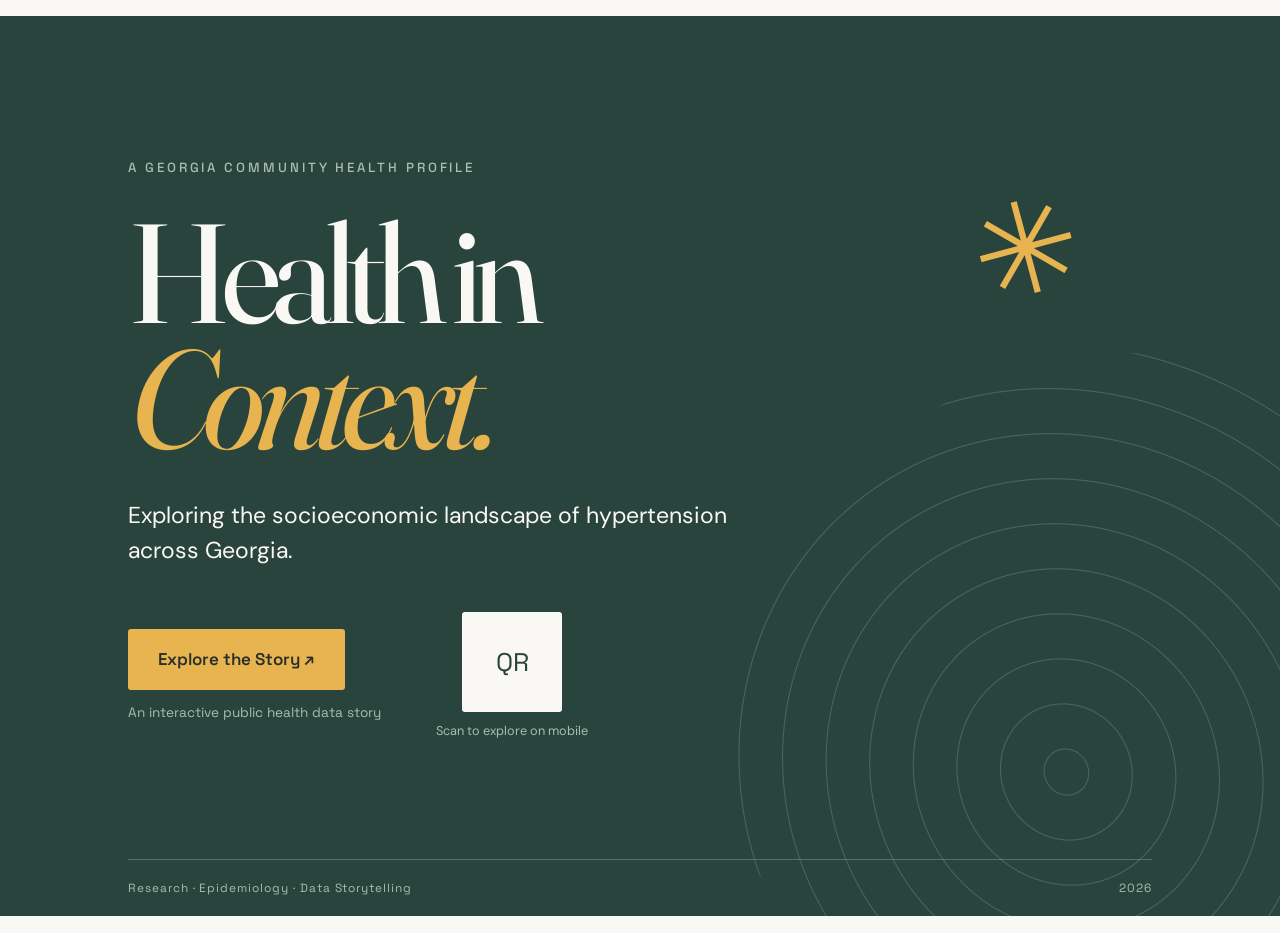
==== docs/index.html @ bc3d313b "Initial commit - Health in Context" ====
<!DOCTYPE html>
<html xmlns="http://www.w3.org/1999/xhtml" lang="en" xml:lang="en"><head>

<meta charset="utf-8">
<meta name="generator" content="quarto-1.8.25">

<meta name="viewport" content="width=device-width, initial-scale=1.0, user-scalable=yes">


<title>Health in Context</title>
<style>
code{white-space: pre-wrap;}
span.smallcaps{font-variant: small-caps;}
div.columns{display: flex; gap: min(4vw, 1.5em);}
div.column{flex: auto; overflow-x: auto;}
div.hanging-indent{margin-left: 1.5em; text-indent: -1.5em;}
ul.task-list{list-style: none;}
ul.task-list li input[type="checkbox"] {
  width: 0.8em;
  margin: 0 0.8em 0.2em -1em; /* quarto-specific, see https://github.com/quarto-dev/quarto-cli/issues/4556 */ 
  vertical-align: middle;
}
</style>


<script src="site_libs/quarto-nav/quarto-nav.js"></script>
<script src="site_libs/clipboard/clipboard.min.js"></script>
<script src="site_libs/quarto-search/autocomplete.umd.js"></script>
<script src="site_libs/quarto-search/fuse.min.js"></script>
<script src="site_libs/quarto-search/quarto-search.js"></script>
<meta name="quarto:offset" content="./">
<script src="site_libs/quarto-html/quarto.js" type="module"></script>
<script src="site_libs/quarto-html/tabsets/tabsets.js" type="module"></script>
<script src="site_libs/quarto-html/axe/axe-check.js" type="module"></script>
<script src="site_libs/quarto-html/popper.min.js"></script>
<script src="site_libs/quarto-html/tippy.umd.min.js"></script>
<link href="site_libs/quarto-html/tippy.css" rel="stylesheet">
<link href="site_libs/quarto-html/quarto-syntax-highlighting-7b89279ff1a6dce999919e0e67d4d9ec.css" rel="stylesheet" id="quarto-text-highlighting-styles">
<script src="site_libs/bootstrap/bootstrap.min.js"></script>
<link href="site_libs/bootstrap/bootstrap-icons.css" rel="stylesheet">
<link href="site_libs/bootstrap/bootstrap-ff63373b1067ca6f91cf1456aa1f00a2.min.css" rel="stylesheet" append-hash="true" id="quarto-bootstrap" data-mode="light">
<script id="quarto-search-options" type="application/json">{
  "location": "sidebar",
  "copy-button": false,
  "collapse-after": 3,
  "panel-placement": "start",
  "type": "textbox",
  "limit": 50,
  "keyboard-shortcut": [
    "f",
    "/",
    "s"
  ],
  "show-item-context": false,
  "language": {
    "search-no-results-text": "No results",
    "search-matching-documents-text": "matching documents",
    "search-copy-link-title": "Copy link to search",
    "search-hide-matches-text": "Hide additional matches",
    "search-more-match-text": "more match in this document",
    "search-more-matches-text": "more matches in this document",
    "search-clear-button-title": "Clear",
    "search-text-placeholder": "",
    "search-detached-cancel-button-title": "Cancel",
    "search-submit-button-title": "Submit",
    "search-label": "Search"
  }
}</script>
<style>html{ scroll-behavior: smooth; }</style>


<link rel="stylesheet" href="styles.css">
</head>

<body class="fullcontent quarto-light">

<div id="quarto-search-results"></div>
<!-- content -->
<div id="quarto-content" class="quarto-container page-columns page-rows-contents page-layout-article">
<!-- sidebar -->
<!-- margin-sidebar -->
    
<!-- main -->
<main class="content" id="quarto-document-content"><header id="title-block-header" class="quarto-title-block"></header>




<main class="landing-page">

  <div class="geographic-art" aria-hidden="true"></div>

  <div class="landing-content">

    <p class="eyebrow">A Georgia Community Health Profile</p>

    <div class="decorative-star" aria-hidden="true">✳</div>

    <h1 class="landing-title">
      Health in
      <span>Context.</span>
    </h1>

    <p class="landing-subtitle">
      Exploring the socioeconomic landscape of hypertension
      across Georgia.
    </p>

    <div class="landing-actions">

      <div class="landing-enter">
        <a href="data-story.html" class="explore-button">
          Explore the Story ↗
        </a>

        <p class="landing-description">
          An interactive public health data story
        </p>
      </div>

      <div class="qr-container">
        <!-- QR code will be added after publishing -->
        <div class="qr-placeholder">QR</div>
        <p>Scan to explore on mobile</p>
      </div>

    </div>

  </div>

  <footer class="landing-footer">
    <span>Research · Epidemiology · Data Storytelling</span>
    <span>2026</span>
  </footer>

</main>



</main> <!-- /main -->
<script id="quarto-html-after-body" type="application/javascript">
  window.document.addEventListener("DOMContentLoaded", function (event) {
    const isCodeAnnotation = (el) => {
      for (const clz of el.classList) {
        if (clz.startsWith('code-annotation-')) {                     
          return true;
        }
      }
      return false;
    }
    const onCopySuccess = function(e) {
      // button target
      const button = e.trigger;
      // don't keep focus
      button.blur();
      // flash "checked"
      button.classList.add('code-copy-button-checked');
      var currentTitle = button.getAttribute("title");
      button.setAttribute("title", "Copied!");
      let tooltip;
      if (window.bootstrap) {
        button.setAttribute("data-bs-toggle", "tooltip");
        button.setAttribute("data-bs-placement", "left");
        button.setAttribute("data-bs-title", "Copied!");
        tooltip = new bootstrap.Tooltip(button, 
          { trigger: "manual", 
            customClass: "code-copy-button-tooltip",
            offset: [0, -8]});
        tooltip.show();    
      }
      setTimeout(function() {
        if (tooltip) {
          tooltip.hide();
          button.removeAttribute("data-bs-title");
          button.removeAttribute("data-bs-toggle");
          button.removeAttribute("data-bs-placement");
        }
        button.setAttribute("title", currentTitle);
        button.classList.remove('code-copy-button-checked');
      }, 1000);
      // clear code selection
      e.clearSelection();
    }
    const getTextToCopy = function(trigger) {
      const outerScaffold = trigger.parentElement.cloneNode(true);
      const codeEl = outerScaffold.querySelector('code');
      for (const childEl of codeEl.children) {
        if (isCodeAnnotation(childEl)) {
          childEl.remove();
        }
      }
      return codeEl.innerText;
    }
    const clipboard = new window.ClipboardJS('.code-copy-button:not([data-in-quarto-modal])', {
      text: getTextToCopy
    });
    clipboard.on('success', onCopySuccess);
    if (window.document.getElementById('quarto-embedded-source-code-modal')) {
      const clipboardModal = new window.ClipboardJS('.code-copy-button[data-in-quarto-modal]', {
        text: getTextToCopy,
        container: window.document.getElementById('quarto-embedded-source-code-modal')
      });
      clipboardModal.on('success', onCopySuccess);
    }
      var localhostRegex = new RegExp(/^(?:http|https):\/\/localhost\:?[0-9]*\//);
      var mailtoRegex = new RegExp(/^mailto:/);
        var filterRegex = new RegExp('/' + window.location.host + '/');
      var isInternal = (href) => {
          return filterRegex.test(href) || localhostRegex.test(href) || mailtoRegex.test(href);
      }
      // Inspect non-navigation links and adorn them if external
     var links = window.document.querySelectorAll('a[href]:not(.nav-link):not(.navbar-brand):not(.toc-action):not(.sidebar-link):not(.sidebar-item-toggle):not(.pagination-link):not(.no-external):not([aria-hidden]):not(.dropdown-item):not(.quarto-navigation-tool):not(.about-link)');
      for (var i=0; i<links.length; i++) {
        const link = links[i];
        if (!isInternal(link.href)) {
          // undo the damage that might have been done by quarto-nav.js in the case of
          // links that we want to consider external
          if (link.dataset.originalHref !== undefined) {
            link.href = link.dataset.originalHref;
          }
        }
      }
    function tippyHover(el, contentFn, onTriggerFn, onUntriggerFn) {
      const config = {
        allowHTML: true,
        maxWidth: 500,
        delay: 100,
        arrow: false,
        appendTo: function(el) {
            return el.parentElement;
        },
        interactive: true,
        interactiveBorder: 10,
        theme: 'quarto',
        placement: 'bottom-start',
      };
      if (contentFn) {
        config.content = contentFn;
      }
      if (onTriggerFn) {
        config.onTrigger = onTriggerFn;
      }
      if (onUntriggerFn) {
        config.onUntrigger = onUntriggerFn;
      }
      window.tippy(el, config); 
    }
    const noterefs = window.document.querySelectorAll('a[role="doc-noteref"]');
    for (var i=0; i<noterefs.length; i++) {
      const ref = noterefs[i];
      tippyHover(ref, function() {
        // use id or data attribute instead here
        let href = ref.getAttribute('data-footnote-href') || ref.getAttribute('href');
        try { href = new URL(href).hash; } catch {}
        const id = href.replace(/^#\/?/, "");
        const note = window.document.getElementById(id);
        if (note) {
          return note.innerHTML;
        } else {
          return "";
        }
      });
    }
    const xrefs = window.document.querySelectorAll('a.quarto-xref');
    const processXRef = (id, note) => {
      // Strip column container classes
      const stripColumnClz = (el) => {
        el.classList.remove("page-full", "page-columns");
        if (el.children) {
          for (const child of el.children) {
            stripColumnClz(child);
          }
        }
      }
      stripColumnClz(note)
      if (id === null || id.startsWith('sec-')) {
        // Special case sections, only their first couple elements
        const container = document.createElement("div");
        if (note.children && note.children.length > 2) {
          container.appendChild(note.children[0].cloneNode(true));
          for (let i = 1; i < note.children.length; i++) {
            const child = note.children[i];
            if (child.tagName === "P" && child.innerText === "") {
              continue;
            } else {
              container.appendChild(child.cloneNode(true));
              break;
            }
          }
          if (window.Quarto?.typesetMath) {
            window.Quarto.typesetMath(container);
          }
          return container.innerHTML
        } else {
          if (window.Quarto?.typesetMath) {
            window.Quarto.typesetMath(note);
          }
          return note.innerHTML;
        }
      } else {
        // Remove any anchor links if they are present
        const anchorLink = note.querySelector('a.anchorjs-link');
        if (anchorLink) {
          anchorLink.remove();
        }
        if (window.Quarto?.typesetMath) {
          window.Quarto.typesetMath(note);
        }
        if (note.classList.contains("callout")) {
          return note.outerHTML;
        } else {
          return note.innerHTML;
        }
      }
    }
    for (var i=0; i<xrefs.length; i++) {
      const xref = xrefs[i];
      tippyHover(xref, undefined, function(instance) {
        instance.disable();
        let url = xref.getAttribute('href');
        let hash = undefined; 
        if (url.startsWith('#')) {
          hash = url;
        } else {
          try { hash = new URL(url).hash; } catch {}
        }
        if (hash) {
          const id = hash.replace(/^#\/?/, "");
          const note = window.document.getElementById(id);
          if (note !== null) {
            try {
              const html = processXRef(id, note.cloneNode(true));
              instance.setContent(html);
            } finally {
              instance.enable();
              instance.show();
            }
          } else {
            // See if we can fetch this
            fetch(url.split('#')[0])
            .then(res => res.text())
            .then(html => {
              const parser = new DOMParser();
              const htmlDoc = parser.parseFromString(html, "text/html");
              const note = htmlDoc.getElementById(id);
              if (note !== null) {
                const html = processXRef(id, note);
                instance.setContent(html);
              } 
            }).finally(() => {
              instance.enable();
              instance.show();
            });
          }
        } else {
          // See if we can fetch a full url (with no hash to target)
          // This is a special case and we should probably do some content thinning / targeting
          fetch(url)
          .then(res => res.text())
          .then(html => {
            const parser = new DOMParser();
            const htmlDoc = parser.parseFromString(html, "text/html");
            const note = htmlDoc.querySelector('main.content');
            if (note !== null) {
              // This should only happen for chapter cross references
              // (since there is no id in the URL)
              // remove the first header
              if (note.children.length > 0 && note.children[0].tagName === "HEADER") {
                note.children[0].remove();
              }
              const html = processXRef(null, note);
              instance.setContent(html);
            } 
          }).finally(() => {
            instance.enable();
            instance.show();
          });
        }
      }, function(instance) {
      });
    }
        let selectedAnnoteEl;
        const selectorForAnnotation = ( cell, annotation) => {
          let cellAttr = 'data-code-cell="' + cell + '"';
          let lineAttr = 'data-code-annotation="' +  annotation + '"';
          const selector = 'span[' + cellAttr + '][' + lineAttr + ']';
          return selector;
        }
        const selectCodeLines = (annoteEl) => {
          const doc = window.document;
          const targetCell = annoteEl.getAttribute("data-target-cell");
          const targetAnnotation = annoteEl.getAttribute("data-target-annotation");
          const annoteSpan = window.document.querySelector(selectorForAnnotation(targetCell, targetAnnotation));
          const lines = annoteSpan.getAttribute("data-code-lines").split(",");
          const lineIds = lines.map((line) => {
            return targetCell + "-" + line;
          })
          let top = null;
          let height = null;
          let parent = null;
          if (lineIds.length > 0) {
              //compute the position of the single el (top and bottom and make a div)
              const el = window.document.getElementById(lineIds[0]);
              top = el.offsetTop;
              height = el.offsetHeight;
              parent = el.parentElement.parentElement;
            if (lineIds.length > 1) {
              const lastEl = window.document.getElementById(lineIds[lineIds.length - 1]);
              const bottom = lastEl.offsetTop + lastEl.offsetHeight;
              height = bottom - top;
            }
            if (top !== null && height !== null && parent !== null) {
              // cook up a div (if necessary) and position it 
              let div = window.document.getElementById("code-annotation-line-highlight");
              if (div === null) {
                div = window.document.createElement("div");
                div.setAttribute("id", "code-annotation-line-highlight");
                div.style.position = 'absolute';
                parent.appendChild(div);
              }
              div.style.top = top - 2 + "px";
              div.style.height = height + 4 + "px";
              div.style.left = 0;
              let gutterDiv = window.document.getElementById("code-annotation-line-highlight-gutter");
              if (gutterDiv === null) {
                gutterDiv = window.document.createElement("div");
                gutterDiv.setAttribute("id", "code-annotation-line-highlight-gutter");
                gutterDiv.style.position = 'absolute';
                const codeCell = window.document.getElementById(targetCell);
                const gutter = codeCell.querySelector('.code-annotation-gutter');
                gutter.appendChild(gutterDiv);
              }
              gutterDiv.style.top = top - 2 + "px";
              gutterDiv.style.height = height + 4 + "px";
            }
            selectedAnnoteEl = annoteEl;
          }
        };
        const unselectCodeLines = () => {
          const elementsIds = ["code-annotation-line-highlight", "code-annotation-line-highlight-gutter"];
          elementsIds.forEach((elId) => {
            const div = window.document.getElementById(elId);
            if (div) {
              div.remove();
            }
          });
          selectedAnnoteEl = undefined;
        };
          // Handle positioning of the toggle
      window.addEventListener(
        "resize",
        throttle(() => {
          elRect = undefined;
          if (selectedAnnoteEl) {
            selectCodeLines(selectedAnnoteEl);
          }
        }, 10)
      );
      function throttle(fn, ms) {
      let throttle = false;
      let timer;
        return (...args) => {
          if(!throttle) { // first call gets through
              fn.apply(this, args);
              throttle = true;
          } else { // all the others get throttled
              if(timer) clearTimeout(timer); // cancel #2
              timer = setTimeout(() => {
                fn.apply(this, args);
                timer = throttle = false;
              }, ms);
          }
        };
      }
        // Attach click handler to the DT
        const annoteDls = window.document.querySelectorAll('dt[data-target-cell]');
        for (const annoteDlNode of annoteDls) {
          annoteDlNode.addEventListener('click', (event) => {
            const clickedEl = event.target;
            if (clickedEl !== selectedAnnoteEl) {
              unselectCodeLines();
              const activeEl = window.document.querySelector('dt[data-target-cell].code-annotation-active');
              if (activeEl) {
                activeEl.classList.remove('code-annotation-active');
              }
              selectCodeLines(clickedEl);
              clickedEl.classList.add('code-annotation-active');
            } else {
              // Unselect the line
              unselectCodeLines();
              clickedEl.classList.remove('code-annotation-active');
            }
          });
        }
    const findCites = (el) => {
      const parentEl = el.parentElement;
      if (parentEl) {
        const cites = parentEl.dataset.cites;
        if (cites) {
          return {
            el,
            cites: cites.split(' ')
          };
        } else {
          return findCites(el.parentElement)
        }
      } else {
        return undefined;
      }
    };
    var bibliorefs = window.document.querySelectorAll('a[role="doc-biblioref"]');
    for (var i=0; i<bibliorefs.length; i++) {
      const ref = bibliorefs[i];
      const citeInfo = findCites(ref);
      if (citeInfo) {
        tippyHover(citeInfo.el, function() {
          var popup = window.document.createElement('div');
          citeInfo.cites.forEach(function(cite) {
            var citeDiv = window.document.createElement('div');
            citeDiv.classList.add('hanging-indent');
            citeDiv.classList.add('csl-entry');
            var biblioDiv = window.document.getElementById('ref-' + cite);
            if (biblioDiv) {
              citeDiv.innerHTML = biblioDiv.innerHTML;
            }
            popup.appendChild(citeDiv);
          });
          return popup.innerHTML;
        });
      }
    }
  });
  </script>
</div> <!-- /content -->




<script src="site_libs/quarto-html/zenscroll-min.js"></script>
</body></html>
---- docs/site_libs/quarto-html/tippy.css ----
.tippy-box[data-animation=fade][data-state=hidden]{opacity:0}[data-tippy-root]{max-width:calc(100vw - 10px)}.tippy-box{position:relative;background-color:#333;color:#fff;border-radius:4px;font-size:14px;line-height:1.4;white-space:normal;outline:0;transition-property:transform,visibility,opacity}.tippy-box[data-placement^=top]>.tippy-arrow{bottom:0}.tippy-box[data-placement^=top]>.tippy-arrow:before{bottom:-7px;left:0;border-width:8px 8px 0;border-top-color:initial;transform-origin:center top}.tippy-box[data-placement^=bottom]>.tippy-arrow{top:0}.tippy-box[data-placement^=bottom]>.tippy-arrow:before{top:-7px;left:0;border-width:0 8px 8px;border-bottom-color:initial;transform-origin:center bottom}.tippy-box[data-placement^=left]>.tippy-arrow{right:0}.tippy-box[data-placement^=left]>.tippy-arrow:before{border-width:8px 0 8px 8px;border-left-color:initial;right:-7px;transform-origin:center left}.tippy-box[data-placement^=right]>.tippy-arrow{left:0}.tippy-box[data-placement^=right]>.tippy-arrow:before{left:-7px;border-width:8px 8px 8px 0;border-right-color:initial;transform-origin:center right}.tippy-box[data-inertia][data-state=visible]{transition-timing-function:cubic-bezier(.54,1.5,.38,1.11)}.tippy-arrow{width:16px;height:16px;color:#333}.tippy-arrow:before{content:"";position:absolute;border-color:transparent;border-style:solid}.tippy-content{position:relative;padding:5px 9px;z-index:1}
---- docs/site_libs/quarto-html/quarto-syntax-highlighting-7b89279ff1a6dce999919e0e67d4d9ec.css ----
/* quarto syntax highlight colors */
:root {
  --quarto-hl-ot-color: #003B4F;
  --quarto-hl-at-color: #657422;
  --quarto-hl-ss-color: #20794D;
  --quarto-hl-an-color: #5E5E5E;
  --quarto-hl-fu-color: #4758AB;
  --quarto-hl-st-color: #20794D;
  --quarto-hl-cf-color: #003B4F;
  --quarto-hl-op-color: #5E5E5E;
  --quarto-hl-er-color: #AD0000;
  --quarto-hl-bn-color: #AD0000;
  --quarto-hl-al-color: #AD0000;
  --quarto-hl-va-color: #111111;
  --quarto-hl-bu-color: inherit;
  --quarto-hl-ex-color: inherit;
  --quarto-hl-pp-color: #AD0000;
  --quarto-hl-in-color: #5E5E5E;
  --quarto-hl-vs-color: #20794D;
  --quarto-hl-wa-color: #5E5E5E;
  --quarto-hl-do-color: #5E5E5E;
  --quarto-hl-im-color: #00769E;
  --quarto-hl-ch-color: #20794D;
  --quarto-hl-dt-color: #AD0000;
  --quarto-hl-fl-color: #AD0000;
  --quarto-hl-co-color: #5E5E5E;
  --quarto-hl-cv-color: #5E5E5E;
  --quarto-hl-cn-color: #8f5902;
  --quarto-hl-sc-color: #5E5E5E;
  --quarto-hl-dv-color: #AD0000;
  --quarto-hl-kw-color: #003B4F;
}

/* other quarto variables */
:root {
  --quarto-font-monospace: SFMono-Regular, Menlo, Monaco, Consolas, "Liberation Mono", "Courier New", monospace;
}

/* syntax highlight based on Pandoc's rules */
pre > code.sourceCode > span {
  color: #003B4F;
}

code.sourceCode > span {
  color: #003B4F;
}

div.sourceCode,
div.sourceCode pre.sourceCode {
  color: #003B4F;
}

/* Normal */
code span {
  color: #003B4F;
}

/* Alert */
code span.al {
  color: #AD0000;
  font-style: inherit;
}

/* Annotation */
code span.an {
  color: #5E5E5E;
  font-style: inherit;
}

/* Attribute */
code span.at {
  color: #657422;
  font-style: inherit;
}

/* BaseN */
code span.bn {
  color: #AD0000;
  font-style: inherit;
}

/* BuiltIn */
code span.bu {
  font-style: inherit;
}

/* ControlFlow */
code span.cf {
  color: #003B4F;
  font-weight: bold;
  font-style: inherit;
}

/* Char */
code span.ch {
  color: #20794D;
  font-style: inherit;
}

/* Constant */
code span.cn {
  color: #8f5902;
  font-style: inherit;
}

/* Comment */
code span.co {
  color: #5E5E5E;
  font-style: inherit;
}

/* CommentVar */
code span.cv {
  color: #5E5E5E;
  font-style: italic;
}

/* Documentation */
code span.do {
  color: #5E5E5E;
  font-style: italic;
}

/* DataType */
code span.dt {
  color: #AD0000;
  font-style: inherit;
}

/* DecVal */
code span.dv {
  color: #AD0000;
  font-style: inherit;
}

/* Error */
code span.er {
  color: #AD0000;
  font-style: inherit;
}

/* Extension */
code span.ex {
  font-style: inherit;
}

/* Float */
code span.fl {
  color: #AD0000;
  font-style: inherit;
}

/* Function */
code span.fu {
  color: #4758AB;
  font-style: inherit;
}

/* Import */
code span.im {
  color: #00769E;
  font-style: inherit;
}

/* Information */
code span.in {
  color: #5E5E5E;
  font-style: inherit;
}

/* Keyword */
code span.kw {
  color: #003B4F;
  font-weight: bold;
  font-style: inherit;
}

/* Operator */
code span.op {
  color: #5E5E5E;
  font-style: inherit;
}

/* Other */
code span.ot {
  color: #003B4F;
  font-style: inherit;
}

/* Preprocessor */
code span.pp {
  color: #AD0000;
  font-style: inherit;
}

/* SpecialChar */
code span.sc {
  color: #5E5E5E;
  font-style: inherit;
}

/* SpecialString */
code span.ss {
  color: #20794D;
  font-style: inherit;
}

/* String */
code span.st {
  color: #20794D;
  font-style: inherit;
}

/* Variable */
code span.va {
  color: #111111;
  font-style: inherit;
}

/* VerbatimString */
code span.vs {
  color: #20794D;
  font-style: inherit;
}

/* Warning */
code span.wa {
  color: #5E5E5E;
  font-style: italic;
}

.prevent-inlining {
  content: "</";
}

/*# sourceMappingURL=3944bc705cfaf4c80e56f77c5205168a.css.map */
---- docs/styles.css ----
/* ==================================================
   HEALTH IN CONTEXT
   Global Design System
   ================================================== */

/* Import typography */

@import url('https://fonts.googleapis.com/css2?family=DM+Sans:wght@400;500;600;700&family=Fraunces:ital,wght@0,400;0,500;0,600;1,400;1,500&family=Space+Grotesk:wght@400;500;600;700&display=swap');


/* Website color palette and typography */

:root {
  --evergreen: #29443D;
  --sage: #A9BDB0;
  --eucalyptus: #E7EEE9;
  --ivory: #FAF8F4;
  --sand: #E7DED0;
  --charcoal: #282E2C;
  --marigold: #E8B44F;

  --font-display: 'Fraunces', Georgia, serif;
  --font-body: 'DM Sans', sans-serif;
  --font-data: 'Space Grotesk', sans-serif;
}


/* ==================================================
   GLOBAL STYLING
   ================================================== */

* {
  box-sizing: border-box;
}

html {
  scroll-behavior: smooth;
}

body {
  margin: 0;
  padding: 0;
  background: var(--ivory);
  color: var(--charcoal);
  font-family: var(--font-body);
  font-size: 17px;
  line-height: 1.65;
}

h1, h2, h3 {
  font-family: var(--font-display);
  font-weight: 500;
  line-height: 1.15;
}

a {
  color: inherit;
}

button, a {
  -webkit-tap-highlight-color: transparent;
}

a:focus-visible,
button:focus-visible {
  outline: 3px solid var(--marigold);
  outline-offset: 5px;
}


/* ==================================================
   LANDING PAGE — DESKTOP
   ================================================== */

/* Remove default Quarto layout restrictions */

body:has(.landing-page) #quarto-content,
body:has(.landing-page) #quarto-document-content {
  width: 100%;
  max-width: none;
  margin: 0;
  padding: 0;
  display: block;
}

.landing-page {
  position: relative;
  isolation: isolate;
  min-height: 100vh;
  min-height: 100svh;
  background: var(--evergreen);
  color: var(--ivory);
  display: flex;
  flex-direction: column;
  justify-content: center;
  overflow: hidden;
  padding: 7vh 10vw 80px;
}

.landing-content {
  position: relative;
  z-index: 2;
  width: 100%;
  max-width: 1200px;
  margin: auto;
}

/* Editorial label */

.eyebrow {
  font-family: var(--font-data);
  font-size: 0.78rem;
  font-weight: 500;
  text-transform: uppercase;
  letter-spacing: 0.22em;
  color: var(--sage);
  margin-bottom: 30px;
}

/* Expressive title */

.landing-title {
  font-family: var(--font-display);
  font-size: clamp(5rem, 11vw, 11rem);
  font-weight: 400;
  letter-spacing: -0.065em;
  line-height: 0.9;
  margin: 0 0 36px;
}

.landing-title span {
  display: block;
  color: var(--marigold);
  font-style: italic;
}

/* Subtitle */

.landing-subtitle {
  max-width: 620px;
  font-size: clamp(1.1rem, 1.8vw, 1.5rem);
  line-height: 1.5;
  color: var(--ivory);
  margin-bottom: 45px;
}

/* Artistic star */

.decorative-star {
  position: absolute;
  right: 7%;
  top: 5%;
  font-size: clamp(4rem, 10vw, 9rem);
  line-height: 1;
  color: var(--marigold);
  transform: rotate(-15deg);
  font-weight: 400;
}

/* Geographic-inspired abstract artwork */

.geographic-art {
  position: absolute;
  width: 760px;
  height: 850px;
  right: -240px;
  bottom: -290px;
  z-index: -1;
  opacity: 0.27;
  pointer-events: none;
  transform: rotate(-28deg);
  border-radius: 46% 54% 65% 35%;
  background: repeating-radial-gradient(
    ellipse at 42% 45%,
    transparent 0px,
    transparent 21px,
    var(--sage) 22px,
    transparent 23px,
    transparent 43px
  );
}

/* Entrance and QR layout */

.landing-actions {
  display: flex;
  align-items: center;
  gap: 55px;
}

.explore-button {
  display: inline-flex;
  align-items: center;
  justify-content: center;
  background: var(--marigold);
  color: var(--charcoal);
  font-family: var(--font-data);
  font-weight: 600;
  font-size: 1rem;
  padding: 16px 30px;
  border-radius: 3px;
  text-decoration: none;
  transition: transform 0.25s ease,
              background 0.25s ease;
}

.explore-button:hover {
  background: var(--ivory);
  color: var(--evergreen);
  transform: translateY(-4px);
}

.landing-description {
  font-family: var(--font-data);
  color: var(--sage);
  font-size: 0.8rem;
  margin-top: 12px;
}

/* QR code area */

.qr-container {
  text-align: center;
}

.qr-placeholder {
  width: 100px;
  height: 100px;
  margin: auto;
  background: var(--ivory);
  color: var(--evergreen);
  display: grid;
  place-items: center;
  font-family: var(--font-data);
  font-size: 1.5rem;
  border-radius: 3px;
}

.qr-container img {
  width: 100px;
  height: auto;
  display: block;
  margin: auto;
}

.qr-container p {
  font-size: 0.75rem;
  color: var(--sage);
  margin-top: 8px;
}

/* Landing page footer */

.landing-footer {
  position: absolute;
  bottom: 0;
  left: 10%;
  right: 10%;
  border-top: 1px solid rgba(169, 189, 176, 0.35);
  padding: 18px 0;
  display: flex;
  justify-content: space-between;
  gap: 15px;
  font-family: var(--font-data);
  font-size: 0.7rem;
  letter-spacing: 0.08em;
  color: var(--sage);
}


/* ==================================================
   = = — PAGE FOUNDATION
   ================================================== */

html:has(.story-header) {
  font-size: 15px;
}

body:has(.story-header) {
  font-size: 15px;
}

.story-page {
  width: 100%;
  background: var(--ivory);
}

/* Editorial header */

.story-header {
  display: flex;
  justify-content: space-between;
  align-items: center;
  gap: 20px;
  padding: 28px 0;
  background: transparent;
  color: var(--evergreen);
  border-bottom: 1px solid var(--sage);
}

.story-brand {
  font-family: var(--font-display);
  font-size: clamp(1.6rem, 3vw, 2.4rem);
  font-weight: 400;
  letter-spacing: -0.05em;
  text-decoration: none;
  line-height: 1;
}

.story-brand em {
  color: var(--evergreen);
}

.story-header-label {
  font-family: var(--font-data);
  font-size: 0.7rem;
  text-transform: uppercase;
  letter-spacing: 0.15em;
  color: var(--evergreen);
}

/* Researcher message hidden on desktop */

.mobile-researcher-message {
  display: none;
}


/* ==================================================
   QUARTO SIDEBAR NAVIGATION
   ================================================== */

#TOC {
  padding-top: 40px;
}

/* Navigation title */

#TOC #toc-title {
  font-family: var(--font-data);
  font-size: 0.85rem;
  font-weight: 600;
  text-transform: uppercase;
  letter-spacing: 0.12em;
  color: var(--evergreen);
}

/* Ensure navigation links are visible */

#TOC > ul.collapse {
  display: block !important;
}

/* Navigation links */

#quarto-margin-sidebar #TOC a {
  display: block;
  font-family: var(--font-data);
  font-size: 0.85rem;
  line-height: 1.5;
  font-weight: 400;
  color: var(--evergreen);
  padding: 9px 12px;
  border-left: 3px solid transparent;
  text-decoration: none;
  transition: background-color 0.2s ease,
              border-color 0.2s ease;
}

#TOC a em {
  font-style: normal;
}

/* Hover and keyboard focus */

#quarto-margin-sidebar #TOC a:hover,
#quarto-margin-sidebar #TOC a:focus {
  color: var(--evergreen) !important;
  background-color: var(--eucalyptus) !important;
  border-left-color: var(--sage) !important;
}

/* Active and selected section */

#quarto-margin-sidebar #TOC a.active,
#quarto-margin-sidebar #TOC a:active {
  color: var(--evergreen) !important;
  background-color: var(--eucalyptus) !important;
  border-left-color: var(--marigold) !important;
  font-weight: 600;
}


/* ==================================================
   SHARED EDITORIAL SECTION STYLING
   ================================================== */

section.story-section,
section.concern-section,
section.context-section,
section.georgia-section {
  padding: 40px 0;
  scroll-margin-top: 25px;
  border-bottom: 1px solid var(--sage);
}

/* Section headings */

section.story-section > h2,
section.concern-section > h2,
section.context-section > h2,
section.georgia-section > h2 {
  font-family: var(--font-display);
  font-size: clamp(1.8rem, 2.5vw, 2.5rem);
  font-weight: 400;
  letter-spacing: -0.045em;
  line-height: 1.12;
  color: var(--evergreen);
  border: none;
  padding: 0;
  margin: 0;
}

section.story-section > h2 {
  margin-bottom: 24px;
}

.story-section h3 {
  font-family: var(--font-display);
  font-size: clamp(1.3rem, 2.2vw, 1.8rem);
  letter-spacing: -0.025em;
  color: var(--evergreen);
}

.story-section img {
  max-width: 100%;
  height: auto;
}

/* Editorial labels */

section.concern-section > h2::before,
section.context-section > h2::before,
section.georgia-section > h2::before,
section.analysis-section > h2::before,
section.findings-section > h2::before,
section.implications-section > h2::before {
  display: block;
  font-family: var(--font-data);
  font-size: 0.9rem;
  font-weight: 600;
  font-style: normal;
  letter-spacing: 0.1em;
  line-height: 1.5;
  text-transform: uppercase;
  color: var(--evergreen);
  margin-bottom: 16px;
}

/* Narrative typography */

.editorial-narrative p,
.georgia-introduction p {
  font-size: 1rem;
  line-height: 1.65;
  margin-bottom: 16px;
}

/* Supporting citations */

.source-note {
  display: block;
  font-size: 0.8rem;
  line-height: 1.6;
  color: #65736B;
  margin-top: 20px;
}

.source-note a:hover {
  color: var(--evergreen);
}


/* ==================================================
   SECTION 01 — PUBLIC HEALTH CONCERN
   ================================================== */

section.concern-section {
  display: grid;
  grid-template-columns: minmax(0, 1.2fr) minmax(0, 1fr);
  grid-template-areas:
    "heading statistic"
    "narrative statistic";
  column-gap: clamp(35px, 5vw, 75px);
  row-gap: 24px;
  align-items: start;
}

section.concern-section > h2 {
  grid-area: heading;
}

section.concern-section > .editorial-narrative {
  grid-area: narrative;
}

section.concern-section > .editorial-statistic {
  grid-area: statistic;
  align-self: center;
}

/* Featured hypertension statistic */

.editorial-statistic {
  padding: 20px 0;
  color: var(--evergreen);
}

.statistic-number {
  display: block;
  font-family: var(--font-display);
  font-size: clamp(4rem, 6vw, 6rem);
  font-weight: 400;
  line-height: 1;
  letter-spacing: -0.07em;
  margin-bottom: 20px;
}

.statistic-description {
  display: block;
  font-family: var(--font-body);
  font-size: 1.25rem;
  font-weight: 500;
  line-height: 1.5;
  max-width: 340px;
}

.statistic-accent {
  display: block;
  width: 75%;
  max-width: 280px;
  height: 4px;
  background: var(--marigold);
  margin: 24px 0;
}


/* ==================================================
   SECTION 02 — SOCIOECONOMIC CONTEXT
   ================================================== */

section.context-section {
  display: grid;
  grid-template-columns: minmax(0, 0.9fr) minmax(0, 1.2fr);
  grid-template-areas:
    "artwork heading"
    "artwork narrative";
  column-gap: clamp(35px, 5vw, 75px);
  row-gap: 24px;
  align-items: start;
}

section.context-section > h2 {
  grid-area: heading;
}

section.context-section > .context-artwork {
  grid-area: artwork;
  align-self: center;
}

section.context-section > .editorial-narrative {
  grid-area: narrative;
}

/* Editorial artwork */

.context-artwork {
  position: relative;
  isolation: isolate;
  min-height: 340px;
  display: flex;
  align-items: center;
  justify-content: center;
}

.context-contours {
  position: absolute;
  width: 85%;
  height: 100%;
  z-index: -1;
  opacity: 0.65;
  pointer-events: none;
  border-radius: 45% 55% 60% 40%;
  transform: rotate(-25deg);
  background: repeating-radial-gradient(
    ellipse at center,
    transparent 0px,
    transparent 17px,
    var(--sage) 18px,
    transparent 19px,
    transparent 34px
  );
}

.context-star {
  position: absolute;
  top: 5%;
  left: 8%;
  font-size: 4rem;
  line-height: 1;
  color: var(--marigold);
}

.editorial-statement {
  position: relative;
  font-family: var(--font-display);
  font-size: clamp(1.8rem, 2.8vw, 2.8rem);
  line-height: 1.15;
  letter-spacing: -0.045em;
  color: var(--evergreen);
  margin: 0;
}


/* ==================================================
   SECTION 03 — GEORGIA COMMUNITY PROFILE
   ================================================== */

.georgia-introduction {
  max-width: 850px;
  margin-top: 28px;
  margin-bottom: 35px;
}

/* Statewide health indicators */

.georgia-indicators {
  display: grid;
  grid-template-columns: repeat(2, minmax(0, 1fr));
  background: var(--eucalyptus);
  padding: 25px 30px;
  gap: 35px;
}

.profile-indicator {
  padding: 10px 0;
}

.profile-indicator + .profile-indicator {
  border-left: 1px solid var(--sage);
  padding-left: 40px;
}

.indicator-label {
  display: block;
  font-family: var(--font-data);
  font-size: 0.75rem;
  font-weight: 600;
  text-transform: uppercase;
  letter-spacing: 0.15em;
  color: var(--evergreen);
  margin-bottom: 15px;
}

.indicator-value {
  display: block;
  font-family: var(--font-data);
  font-size: clamp(2.5rem, 4vw, 4rem);
  font-weight: 500;
  line-height: 1.1;
  letter-spacing: -0.06em;
  color: var(--evergreen);
  margin-bottom: 12px;
}

.indicator-description {
  display: block;
  font-size: 0.95rem;
  color: var(--evergreen);
}

/* Transition into geographic analysis */

.georgia-transition {
  max-width: 850px;
  margin-top: 30px;
  font-family: var(--font-display);
  font-size: 1.25rem;
  font-weight: 400;
  font-style: italic;
  color: var(--evergreen);
  line-height: 1.5;
}


/* ==================================================
   DATA STORY — EDITORIAL FOOTER
   ================================================== */

.story-footer {
  background: var(--evergreen);
  color: var(--ivory);
  padding: 40px 5%;
  margin-top: 35px;
}

/* Footer supporting text */

.story-footer p,
.story-footer a {
  font-family: var(--font-body);
  font-size: 0.85rem;
  font-weight: 400;
  color: var(--sage);
  line-height: 1.6;
  letter-spacing: normal;
}

/* Footer brand typography */

.story-footer .footer-brand,
.story-footer .footer-brand p {
  font-family: var(--font-display);
  font-size: clamp(1.8rem, 3vw, 2.5rem);
  font-weight: 400;
  line-height: 1.2;
  letter-spacing: -0.035em;
  color: var(--ivory);
  margin: 0 0 15px;
}

.story-footer .footer-brand em {
  color: var(--marigold);
}

.footer-information {
  margin: 25px 0;
}

.story-footer a {
  text-decoration: underline;
  text-underline-offset: 4px;
}

.story-footer a:hover {
  color: var(--marigold);
}


/* ==================================================
   MOBILE EXPERIENCE
   ================================================== */

@media (max-width: 767px) {

  /* Global mobile typography */

  body {
    font-size: 16px;
  }

  /* Landing page */

  .landing-page {
    min-height: 100svh;
    padding: 45px 7vw 100px;
  }

  .landing-content {
    display: flex;
    flex-direction: column;
    justify-content: center;
  }

  .eyebrow {
    max-width: 240px;
    font-size: 0.68rem;
    letter-spacing: 0.15em;
    margin-bottom: 75px;
  }

  .landing-title {
    font-size: clamp(3.8rem, 15vw, 7rem);
    letter-spacing: -0.06em;
    line-height: 0.95;
    margin-bottom: 28px;
  }

  .decorative-star {
    top: 35px;
    right: 0;
    font-size: 3.8rem;
  }

  .landing-subtitle {
    font-size: 1.15rem;
    max-width: 340px;
    margin-bottom: 35px;
  }

  .landing-actions {
    display: block;
    width: 100%;
  }

  .explore-button {
    width: 100%;
    max-width: 420px;
    min-height: 54px;
    padding: 18px 24px;
  }

  .landing-description {
    font-size: 0.75rem;
    text-align: left;
  }

  .qr-container {
    display: none;
  }

  .geographic-art {
    width: 490px;
    height: 550px;
    right: -220px;
    bottom: -190px;
    opacity: 0.22;
  }

  .landing-footer {
    left: 7%;
    right: 7%;
    font-size: 0.6rem;
    letter-spacing: 0.02em;
  }

  /* Data story header */

  .story-header {
    flex-direction: column;
    align-items: flex-start;
    gap: 12px;
    padding: 25px 0;
  }

  .story-brand {
    font-size: 2rem;
  }

  .story-header-label {
    font-size: 0.6rem;
    letter-spacing: 0.08em;
  }

  /* Mobile-exclusive researcher message */

  .mobile-researcher-message:not(:empty) {
    display: block;
    background: var(--eucalyptus);
    padding: 30px 6vw;
  }

  /* Shared editorial styling */

  section.story-section,
  section.concern-section,
  section.context-section,
  section.georgia-section {
    padding: 40px 0;
    scroll-margin-top: 25px;
  }

  section.story-section > h2,
  section.concern-section > h2,
  section.context-section > h2,
  section.georgia-section > h2 {
    font-size: clamp(1.8rem, 7vw, 2.4rem);
  }

  /* Section 01 */

  section.concern-section {
    grid-template-columns: 1fr;
    grid-template-areas:
      "heading"
      "narrative"
      "statistic";
    gap: 20px;
  }

  .editorial-statistic {
    padding: 10px 0;
  }

  .statistic-number {
    font-size: clamp(4rem, 17vw, 6rem);
  }

  .statistic-description {
    font-size: 1.1rem;
  }

  /* Section 02 */

  section.context-section {
    grid-template-columns: 1fr;
    grid-template-areas:
      "heading"
      "artwork"
      "narrative";
    gap: 20px;
  }

  .context-artwork {
    min-height: 240px;
  }

  .context-star {
    font-size: 3rem;
  }

  .editorial-statement {
    font-size: 2.4rem;
  }

  /* Section 03 */

  .georgia-indicators {
    grid-template-columns: 1fr;
    padding: 25px;
    gap: 20px;
  }

  .profile-indicator + .profile-indicator {
    border-left: none;
    border-top: 1px solid var(--sage);
    padding-left: 0;
    padding-top: 25px;
  }

  /* Data story footer */

  .story-footer {
    padding: 35px 6vw;
  }

}


/* ==================================================
   ACCESSIBILITY — REDUCED MOTION
   ================================================== */

@media (prefers-reduced-motion: reduce) {

  html {
    scroll-behavior: auto;
  }

  *, *::before, *::after {
    animation: none !important;
    transition: none !important;
  }

}
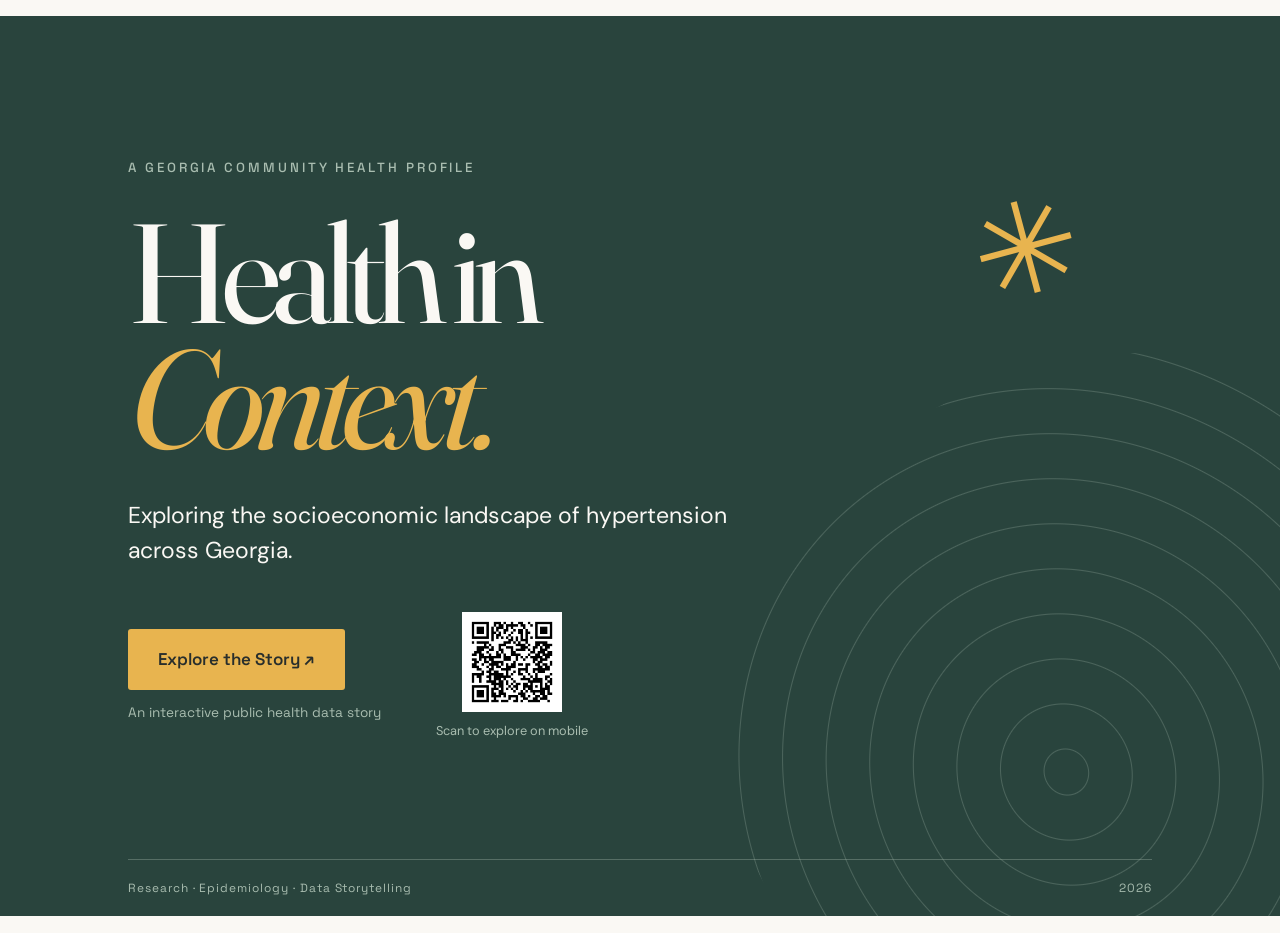
==== commit ccd60a21: "Add mobile access QR code" ====
--- a/docs/index.html
+++ b/docs/index.html
@@ -118,9 +118,8 @@
         </p>
       </div>
 
-      <div class="qr-container">
-        <!-- QR code will be added after publishing -->
-        <div class="qr-placeholder">QR</div>
+           <div class="qr-container">
+        <img src="assets/health-in-context-qr.png" alt="QR code linking to the Health in Context data story">
         <p>Scan to explore on mobile</p>
       </div>
 
